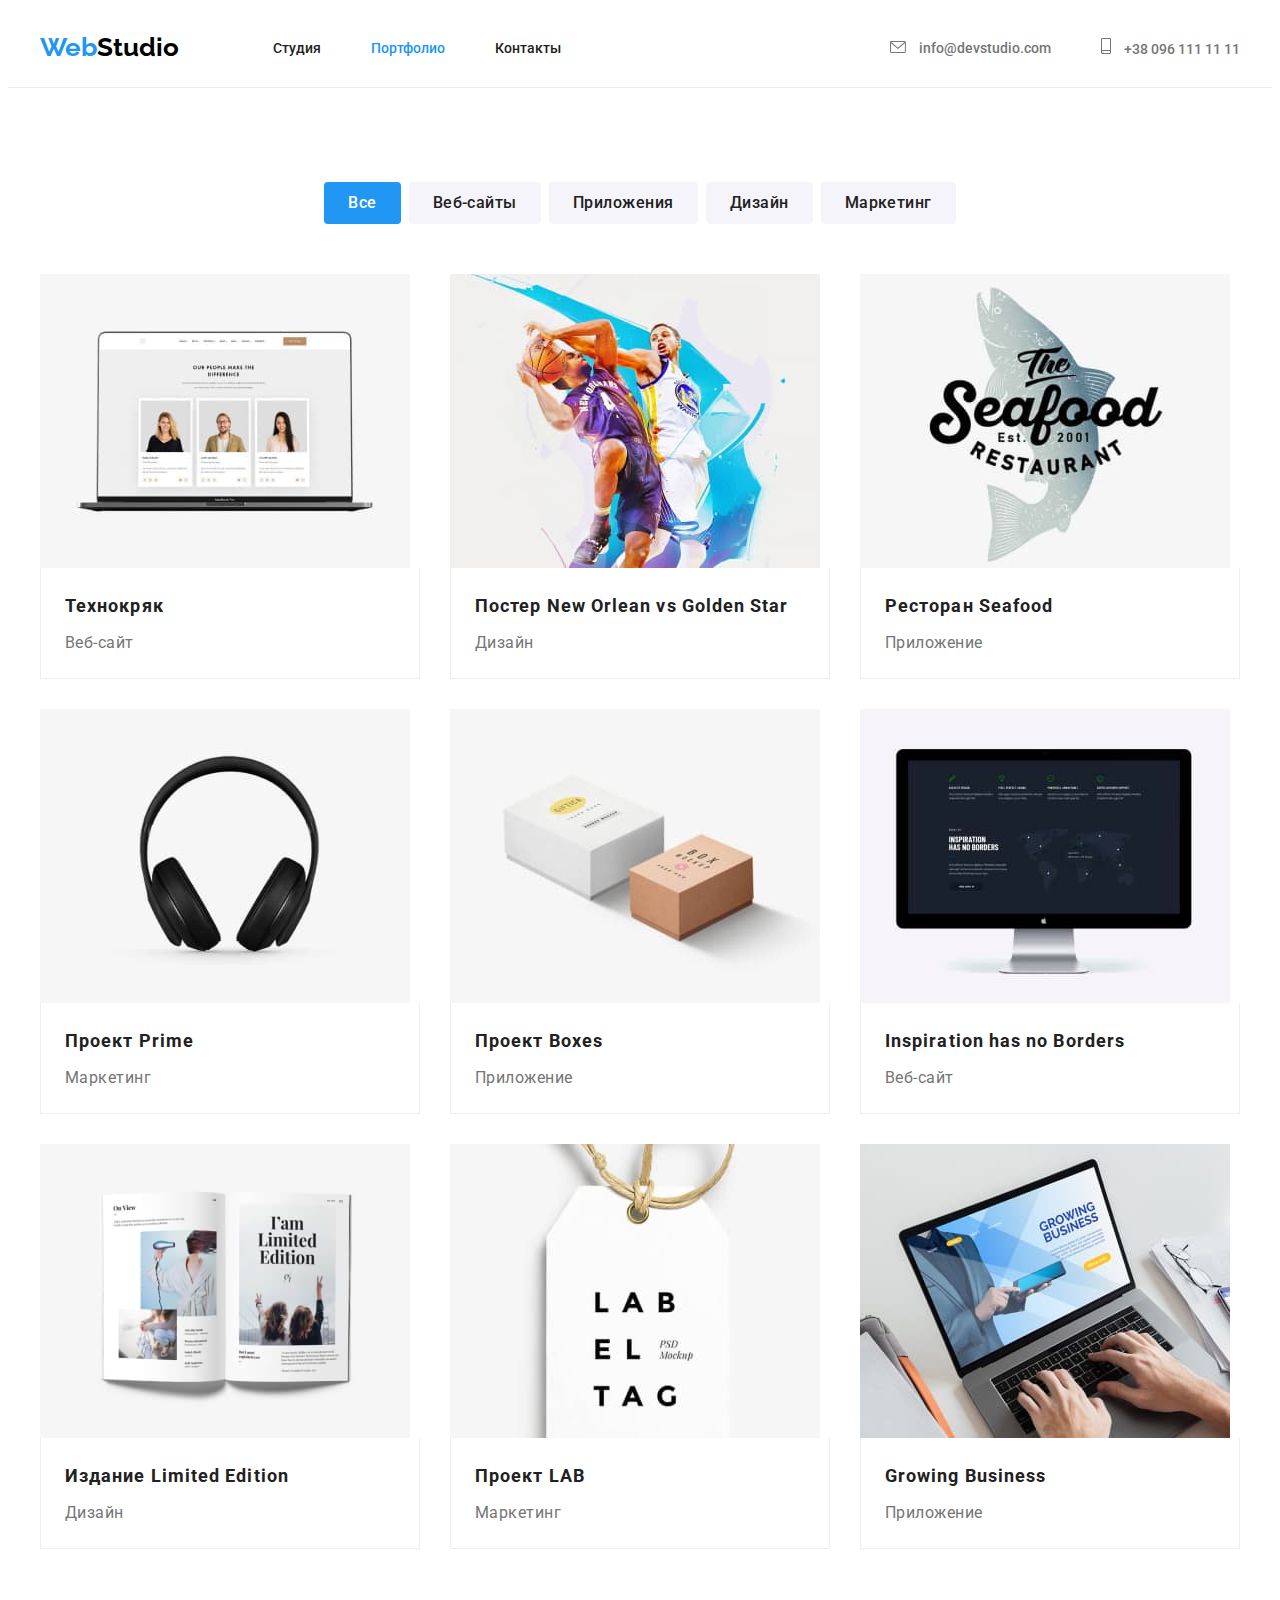
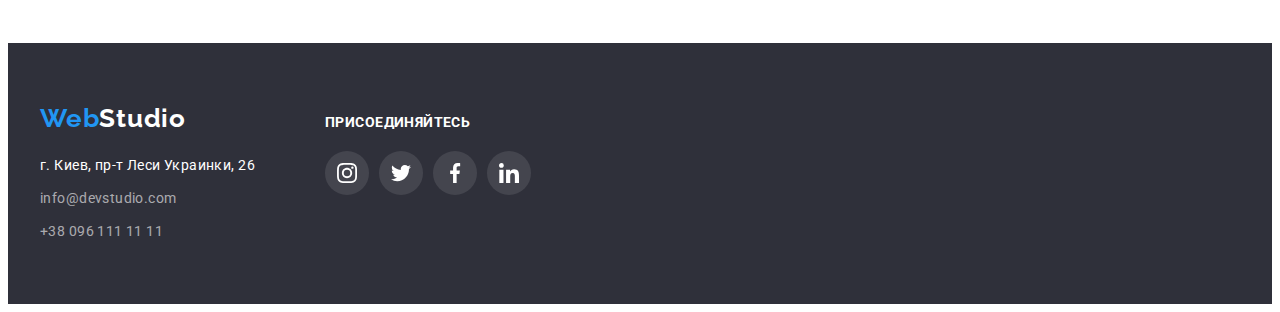
==== portfolio.html @ 07cc4c3f "Добавляет переходы" ====
<!DOCTYPE html>
<html lang="ru">

    <head>
        <meta charset="UTF-8">
        <meta http-equiv="X-UA-Compatible" content="IE=edge">
        <meta name="viewport" content="width=device-width, initial-scale=1.0">
        <title>Shvec_ES_Homework5</title>
        <link rel="stylesheet" href="https://cdnjs.cloudflare.com/ajax/libs/modern-normalize/1.0.0/modern-normalize.min.css"
            integrity="sha512-ISS7cAi1PEhQ8jnbJpJZMd29NlhNj4AWYyLOSp2CE/CsHxTCu+r+t0D2yoJudVrd0/8fTVPUVDzY5Tvli75u/g=="
            crossorigin="anonymous" />
        <link rel="preconnect" href="https://fonts.gstatic.com">
        <link href="https://fonts.googleapis.com/css2?family=Raleway:wght@700&family=Roboto:wght@400;500;700;900&display=swap"
            rel="stylesheet">
        <link rel="stylesheet" href="./css/styles.css">

    </head>

    <body>
        <!--Шапка-->
        <header class="header">
            <div class="container header-section">
                <!-- Лого -->
                <nav class="nav-section">
                    <a class="logo" href="index.html"><span class="logo-web">Web</span>Studio</a>
                <!-- Навигация сайта -->
                    <ul class="site-nav list">
                        <li class="nav-item"><a href="index.html">Студия</a></li>
                        <li class="nav-item"><a class="current" href="./portfolio.html">Портфолио</a></li>
                        <li class="nav-item"><a href="">Контакты</a></li>
                    </ul>
                </nav> 
                    <!--Контакты  -->
                <ul class="auth-nav list">
                    <li class="auth-item">
                        <a href="mailto:info@devstudio.com">
                            <svg class="auth-icon" width="16px" height="12px">
                                <use href="./images/sprite.svg#icon-envelope"></use>
                            </svg>
                            info@devstudio.com</a>
                    </li>
                    <li class="auth-item">
                        <a href="tel:+380961111111">
                            <svg class="auth-icon" width="10px" height="16px">
                                <use href="./images/sprite.svg#icon-smartphone"></use>
                            </svg>
                            +38 096 111 11 11</a>
                    </li>
                </ul>
            </div>
        </header>

        <main>
            <section class="section">
                <div class="container">
                    <h1 class="visually-hidden">Портфолио</h1>
                    <!--Фильтр кнопок-->
                    <ul class="filter-button list">
                        <li class="filter-item"><button class="filter-button-item active-button" type="button">Все</button></li>
                        <li class="filter-item"><button class="filter-button-item" type="button">Веб-сайты</button></li>
                        <li class="filter-item"><button class="filter-button-item" type="button">Приложения</button></li>
                        <li class="filter-item"><button class="filter-button-item" type="button">Дизайн</button></li>
                        <li class="filter-item"><button class="filter-button-item" type="button">Маркетинг</button></li>
                    </ul>
                    <!--Примеры работ-->
                    <ul class="examples-list list">
                        <li class="examples-item">
                            <a href="">
                            <img src="./images/portfolio/work1.jpg" alt="Пример работы" width="370" height="294">
                            <div class="description-img">
                                <h2>Технокряк</h2>
                                <p>Веб-сайт</p>
                            </div>
                            </a>
                        </li>
                        <li class="examples-item">
                            <a href="">
                            <img src="./images/portfolio/work2.jpg" alt="Пример работы" width="370" height="294">
                            <div class="description-img">
                                <h2>Постер New Orlean vs Golden Star</h2>
                                <p>Дизайн</p>
                            </div>
                            </a>
                        </li>
                        <li class="examples-item">
                            <a href="">
                            <img src="./images/portfolio/work3.jpg" alt="Пример работы" width="370" height="294">
                            <div class="description-img">
                               <h2>Ресторан Seafood</h2>
                               <p>Приложение</p> 
                            </div>
                            </a>
                        </li>
                        <li class="examples-item">
                            <a href="">
                            <img src="./images/portfolio/work4.jpg" alt="Пример работы" width="370" height="294">
                            <div class="description-img">
                                <h2>Проект Prime</h2>
                                <p>Маркетинг</p>
                            </div>
                            </a>
                        </li>
                        <li class="examples-item">
                            <a href="">
                            <img src="./images/portfolio/work5.jpg" alt="Пример работы" width="370" height="294">
                            <div class="description-img">
                                <h2>Проект Boxes</h2>
                                <p>Приложение</p>
                            </div>
                            </a>
                        </li>
                        <li class="examples-item">
                            <a href="">
                            <img src="./images/portfolio/work6.jpg" alt="Пример работы" width="370" height="294">
                            <div class="description-img">
                                <h2>Inspiration has no Borders</h2>
                                <p>Веб-сайт</p>
                            </div>
                            </a>
                        </li>
                        <li class="examples-item">
                            <a href="">
                            <img src="./images/portfolio/work7.jpg" alt="Пример работы" width="370" height="294">
                            <div class="description-img">
                                <h2>Издание Limited Edition</h2>
                                <p>Дизайн</p>
                            </div>
                            </a>
                        </li>
                        <li class="examples-item">
                            <a href="">
                            <img src="./images/portfolio/work8.jpg" alt="Пример работы" width="370" height="294">
                            <div class="description-img">
                                <h2>Проект LAB</h2>
                                <p>Маркетинг</p>
                            </div>
                            </a>
                        </li>
                        <li class="examples-item">
                            <a href="">
                            <img src="./images/portfolio/work9.jpg" alt="Пример работы" width="370" height="294">
                            <div class="description-img">
                                <h2>Growing Business</h2>
                                <p>Приложение</p>
                            </div>
                            </a>
                        </li>
                    </ul>
                </div>
            </section>
        </main>

        <!--Футер-->
        <footer class="footer">
            <div class="container container-footer">
                <div class="contacts-footer">
                    <a class="logo-footer" href="index.html"><span class="logo-web">Web</span>Studio</a>
                    <address>
                        <p class="address">г. Киев, пр-т Леси Украинки, 26</p>
                        <ul class="footer-list list">
                            <li class="contact-item"><a href="mailto:info@devstudio.com">info@devstudio.com</a></li>
                            <li class="contact-item"><a href="tel:+380961111111">+38 096 111 11 11</a></li>
                        </ul>
                    </address>
                </div>
                <div class="join">
                    <p class="join-p">Присоединяйтесь</p>
                    <ul class="join-social-list list">
                        <li class="join-social-item">
                            <a class="join-social-link" href="">
                                <svg class="join-social-icon">
                                    <use href="./images/sprite.svg#icon-instagram"></use>
                                </svg>
                            </a>
                        </li>
                        <li class="join-social-item">
                            <a class="join-social-link" href="">
                                <svg class="join-social-icon">
                                    <use href="./images/sprite.svg#icon-twitter"></use>
                                </svg>
                            </a>
                        </li>
                        <li class="join-social-item">
                            <a class="join-social-link" href="">
                                <svg class="join-social-icon">
                                    <use href="./images/sprite.svg#icon-facebook"></use>
                                </svg>
                            </a>
                        </li>
                        <li class="join-social-item">
                            <a class="join-social-link" href="">
                                <svg class="join-social-icon">
                                    <use href="./images/sprite.svg#icon-linkedin"></use>
                                </svg>
                            </a>
                        </li>
                    </ul>
                </div>
            </div>
        </footer>
    </body>
</html>
---- css/styles.css ----
:root {
  --primary-text-color: #212121; /*основной цвет текста*/
  --text-color: #757575; /*вторичный цвет текста*/
  --accent-color: #2196f3; /*цвет акцент*/
  --black-color: #000000; /*цвет черный*/
  --white-color: #ffffff; /*цвет белый*/
  --footer-bg-color: #2f303a; /*цвет фона футера*/
  --bg-decorations: #f5f4fa; /*цвет фона иконок*/
  --icon-color: #afb1b8; /*цвет иконок*/
}

h1,
h2,
h3,
h4,
h5,
h6,
p {
  margin-top: 0;
  margin-bottom: 0;
}

ul {
  margin-top: 0;
  margin-bottom: 0;
  padding-left: 0;
}

img {
  display: block;
  max-width: 100%;
}

body {
  color: var(--primary-text-color);
  background-color: var(--white-color);

  font-family: Roboto, sans-serif;
}

.list {
  list-style: none;
}

.container {
  margin-left: auto;
  margin-right: auto;
  padding-left: 15px;
  padding-right: 15px;
  width: 1200px;
}

/*===============H E A D E R==========*/
.header {
  border-bottom: 1px solid #ececec;
  padding-top: 24px;
  padding-bottom: 24px;
}

.header-section {
  display: flex;
  align-items: center;
}

.nav-section {
  display: flex;
  align-items: center;
}

/*logo*/
.logo {
  margin-right: 94px;
  color: var(--black-color);

  font-family: Raleway, sans-serif;
  font-weight: 700;
  font-size: 26px;
  line-height: 1.2;
  text-decoration: none;
}

.logo-web {
  color: var(--accent-color);
}

/*site-nav*/
.site-nav {
  display: flex;
}

.site-nav a {
  color: var(--primary-text-color);

  font-weight: 500;
  font-size: 14px;
  line-height: 1.14;
  text-decoration: none;

  transition: color 250ms cubic-bezier(0.4, 0, 0.2, 1);
}

.site-nav .nav-item:not(:last-child) {
  margin-right: 50px;
}

.site-nav a:hover,
.site-nav a:focus {
  color: var(--accent-color);
}

a.current {
  color: var(--accent-color);
}

/*auth-nav*/
.auth-nav {
  display: flex;
  margin-left: auto;
}

.auth-nav a {
  color: var(--text-color);

  font-weight: 500;
  font-size: 14px;
  line-height: 1.14;
  text-decoration: none;

  transition: color 250ms cubic-bezier(0.4, 0, 0.2, 1);
}

.auth-item + .auth-item {
  margin-left: 50px;
}

.auth-nav a:hover,
.auth-nav a:focus {
  color: var(--accent-color);
}

.auth-icon {
  margin-right: 10px;
  fill: currentColor;
}

/*===============H E R O=================*/
.hero {
  text-align: center;
  padding-top: 200px;
  padding-bottom: 200px;
  margin: 0 auto;
  max-width: 1600px;
  background-color: #c4c4c4;
  background-image: linear-gradient(
      rgba(47, 48, 58, 0.4),
      rgba(47, 48, 58, 0.4)
    ),
    url(../images/background.jpg);
  background-repeat: no-repeat;
  background-size: cover;
  background-position: center;
}
.hero-title {
  margin-bottom: 30px;
  color: var(--white-color);

  font-weight: 900;
  font-size: 44px;
  line-height: 1.36;
  text-transform: uppercase;
  letter-spacing: 0.06em;
}

.hero-button {
  border-radius: 4px;
  border-color: transparent;
  padding: 10px 32px;
  min-width: 200px;

  color: var(--white-color);
  background-color: var(--accent-color);

  font-family: inherit;
  font-weight: 700;
  font-size: 16px;
  line-height: 1.87;
  letter-spacing: 0.06em;

  cursor: pointer;
}

/*===============S E C T I O N=================*/
.section {
  padding: 94px 0;
}

.spec-section {
  padding-top: 94px;
}

.section-title {
  margin-bottom: 50px;
  font-size: 36px;
  line-height: 1.17;
  text-align: center;
  letter-spacing: 0.03em;
}

/*SECTION FEATURES*/
.section-features {
  display: flex;
}

.features-item {
  width: 270px;
}

.features-item:not(:last-child) {
  margin-right: 30px;
}
/*невидимый заголовок*/
.visually-hidden {
  position: absolute;
  width: 1px;
  height: 1px;
  margin: -1px;
  border: 0;
  padding: 0;

  white-space: nowrap;
  clip-path: inset(100%);
  clip: rect(0 0 0 0);
  overflow: hidden;
}
.features-decorations {
  display: flex;
  justify-content: center;
  align-items: center;
  width: 270px;
  height: 120px;
  margin-bottom: 30px;
  border-radius: 4px;
  background-color: var(--bg-decorations);
}
.features-icon {
  width: 70px;
  height: 70px;
}
.section-title-features {
  margin-bottom: 10px;
  font-size: 14px;
  line-height: 1.14;
  letter-spacing: 0.03em;
  text-transform: uppercase;
}

.section-p {
  color: var(--text-color);

  font-size: 14px;
  line-height: 1.71;
  letter-spacing: 0.03em;
}

/*SECTION WORK*/
.work-list {
  display: flex;
}

.work-item:not(:last-child) {
  margin-right: 30px;
}

/*SECTION TEAM*/
.team-section {
  background-color: #f5f4fa;
}

.team-list {
  display: flex;
  flex-wrap: wrap;
  margin-left: -30px;
  margin-top: -30px;
}

.team-item {
  flex-basis: calc((100% - 120px) / 4);
  margin-left: 30px;
  margin-top: 30px;

  background-color: var(--white-color);
  box-shadow: 0px 1px 3px rgba(0, 0, 0, 0.12), 0px 1px 1px rgba(0, 0, 0, 0.14),
    0px 2px 1px rgba(0, 0, 0, 0.2);
  border-radius: 0 0 4px 4px;
}

.description-team {
  text-align: center;
  padding: 30px 32px;
}

.section-title-team {
  margin-bottom: 10px;

  font-weight: 500;
  font-size: 16px;
  line-height: 1.19;
  letter-spacing: 0.03em;
}

.section-p-team {
  margin-bottom: 16px;

  color: var(--text-color);
  font-size: 14px;
  line-height: 1.71;
  letter-spacing: 0.03em;
}
.team-social-list {
  display: flex;
  justify-content: space-between;
}

.team-social-link {
  display: flex;
  justify-content: center;
  align-items: center;

  width: 44px;
  height: 44px;
  color: var(--icon-color);
  background-color: transparent;
  border-radius: 50%;

  transition: background-color 250ms cubic-bezier(0.4, 0, 0.2, 1),
    color 250ms cubic-bezier(0.4, 0, 0.2, 1);
}

.team-social-link:hover,
.team-social-link:focus {
  background-color: var(--accent-color);
  color: var(--white-color);
}

.team-social-icon {
  width: 20px;
  height: 20px;
  fill: var(--icon-color);
}

.team-social-link:hover .team-social-icon,
.team-social-link:focus .team-social-icon {
  fill: var(--white-color);
}

/* CLIENTS */
.clients-list {
  display: flex;
  justify-content: center;
}

.clients-item:not(:last-child) {
  margin-right: 30px;
}

.clients-decorations {
  display: flex;
  justify-content: center;
  align-items: center;
  width: 170px;
  height: 92px;

  color: var(--icon-color);
  border: 1px solid var(--icon-color);
  border-radius: 4px;

  transition: color 250ms cubic-bezier(0.4, 0, 0.2, 1),
    border 250ms cubic-bezier(0.4, 0, 0.2, 1);
}
.clients-decorations:hover,
.clients-decorations:focus {
  color: var(--accent-color);
  border: 1px solid var(--accent-color);
}

.clients-icon {
  width: 106px;
  height: 60px;
  fill: var(--icon-color);
}

.clients-decorations:hover .clients-icon,
.clients-decorations:focus .clients-icon {
  fill: var(--accent-color);
}
/*=============F O O T E R=================*/
.footer {
  padding-top: 60px;
  padding-bottom: 60px;
  background-color: var(--footer-bg-color);
}
.container-footer {
  display: flex;
  align-items: baseline;
}
.contacts-footer {
  margin-right: 70px;
}

.logo-footer {
  display: inline-block;
  margin-bottom: 20px;

  color: var(--white-color);

  font-family: Raleway, sans-serif;
  font-weight: 700;
  font-size: 26px;
  line-height: 1.19;
  letter-spacing: 0.03em;
  text-decoration: none;
}

.address {
  margin-bottom: 9px;
  color: var(--white-color);

  font-size: 14px;
  font-style: normal;
  line-height: 1.71;
  letter-spacing: 0.03em;
}

.footer-list a {
  color: rgba(255, 255, 255, 60%);

  font-size: 14px;
  font-style: normal;
  line-height: 1.71;
  letter-spacing: 0.03em;
  text-decoration: none;

  transition: color 250ms cubic-bezier(0.4, 0, 0.2, 1);
}

.footer-list a:hover,
.footer-list a:focus {
  color: var(--accent-color);
}

.contact-item:not(:last-child) {
  margin-bottom: 9px;
}
/* JOIN */
.join {
  width: 206px;
}
.join-p {
  margin-bottom: 20px;

  font-family: Roboto;
  font-weight: 700;
  font-size: 14px;
  line-height: 1.14;
  letter-spacing: 0.03em;
  text-transform: uppercase;

  color: var(--white-color);
}
.join-social-list {
  display: flex;
  justify-content: center;
  width: 206px;
}

.join-social-link {
  display: flex;
  justify-content: center;
  align-items: center;

  width: 44px;
  height: 44px;
  color: var(--white-color);
  background-color: rgba(255, 255, 255, 10%);
  border-radius: 50%;

  transition: background-color 250ms cubic-bezier(0.4, 0, 0.2, 1);
}
.join-social-link:hover,
.join-social-link:focus {
  background-color: var(--accent-color);
}

.join-social-item:not(:last-child) {
  margin-right: 10px;
}
.join-social-icon {
  width: 20px;
  height: 20px;
  fill: var(--white-color);
}

/*=============P O R T F O L I O======================*/
/*FILTER BUTTON*/
.filter-button {
  display: flex;
  justify-content: center;
  margin-bottom: 50px;
}

.filter-item:not(:last-child) {
  margin-right: 8px;
}

.filter-button-item {
  padding: 6px 22px;

  color: var(--primary-text-color);
  background-color: var(--bg-decorations);
  border-color: transparent;
  border-radius: 4px;
  font-family: inherit;
  font-weight: 500;
  font-size: 16px;
  line-height: 1.62;
  text-align: center;
  letter-spacing: 0.03em;
  cursor: pointer;

  transition: background-color 250ms cubic-bezier(0.4, 0, 0.2, 1),
    color 250ms cubic-bezier(0.4, 0, 0.2, 1),
    box-shadow 250ms cubic-bezier(0.4, 0, 0.2, 1);
}

.filter-button-item:hover,
.filter-button-item:focus {
  color: var(--white-color);
  background-color: var(--accent-color);
  box-shadow: 0px 3px 1px rgba(0, 0, 0, 0.1), 0px 1px 2px rgba(0, 0, 0, 0.08),
    0px 2px 2px rgba(0, 0, 0, 0.12);
}

.active-button {
  color: var(--white-color);
  background-color: var(--accent-color);
}
/*EXAMPLES*/
.examples-list {
  display: flex;
  flex-wrap: wrap;
  margin-left: -30px;
  margin-top: -30px;
}

.examples-item {
  flex-basis: calc((100% - 90px) / 3);
  margin-left: 30px;
  margin-top: 30px;

  transition: box-shadow 250ms cubic-bezier(0.4, 0, 0.2, 1);
}

.examples-item:hover {
  box-shadow: 0px 1px 1px rgba(0, 0, 0, 0.12), 0px 4px 4px rgba(0, 0, 0, 0.06),
    1px 4px 6px rgba(0, 0, 0, 0.16);
}
.examples-list a {
  text-decoration: none;
}

.description-img {
  padding: 20px 24px;
  border: 1px solid #eeeeee;
  border-top: none;
}

.examples-list h2 {
  margin-bottom: 4px;
  color: var(--primary-text-color);

  font-size: 18px;
  line-height: 2;
  letter-spacing: 0.06em;
}

.examples-list p {
  color: var(--text-color);

  font-size: 16px;
  line-height: 1.87;
  letter-spacing: 0.03em;
}
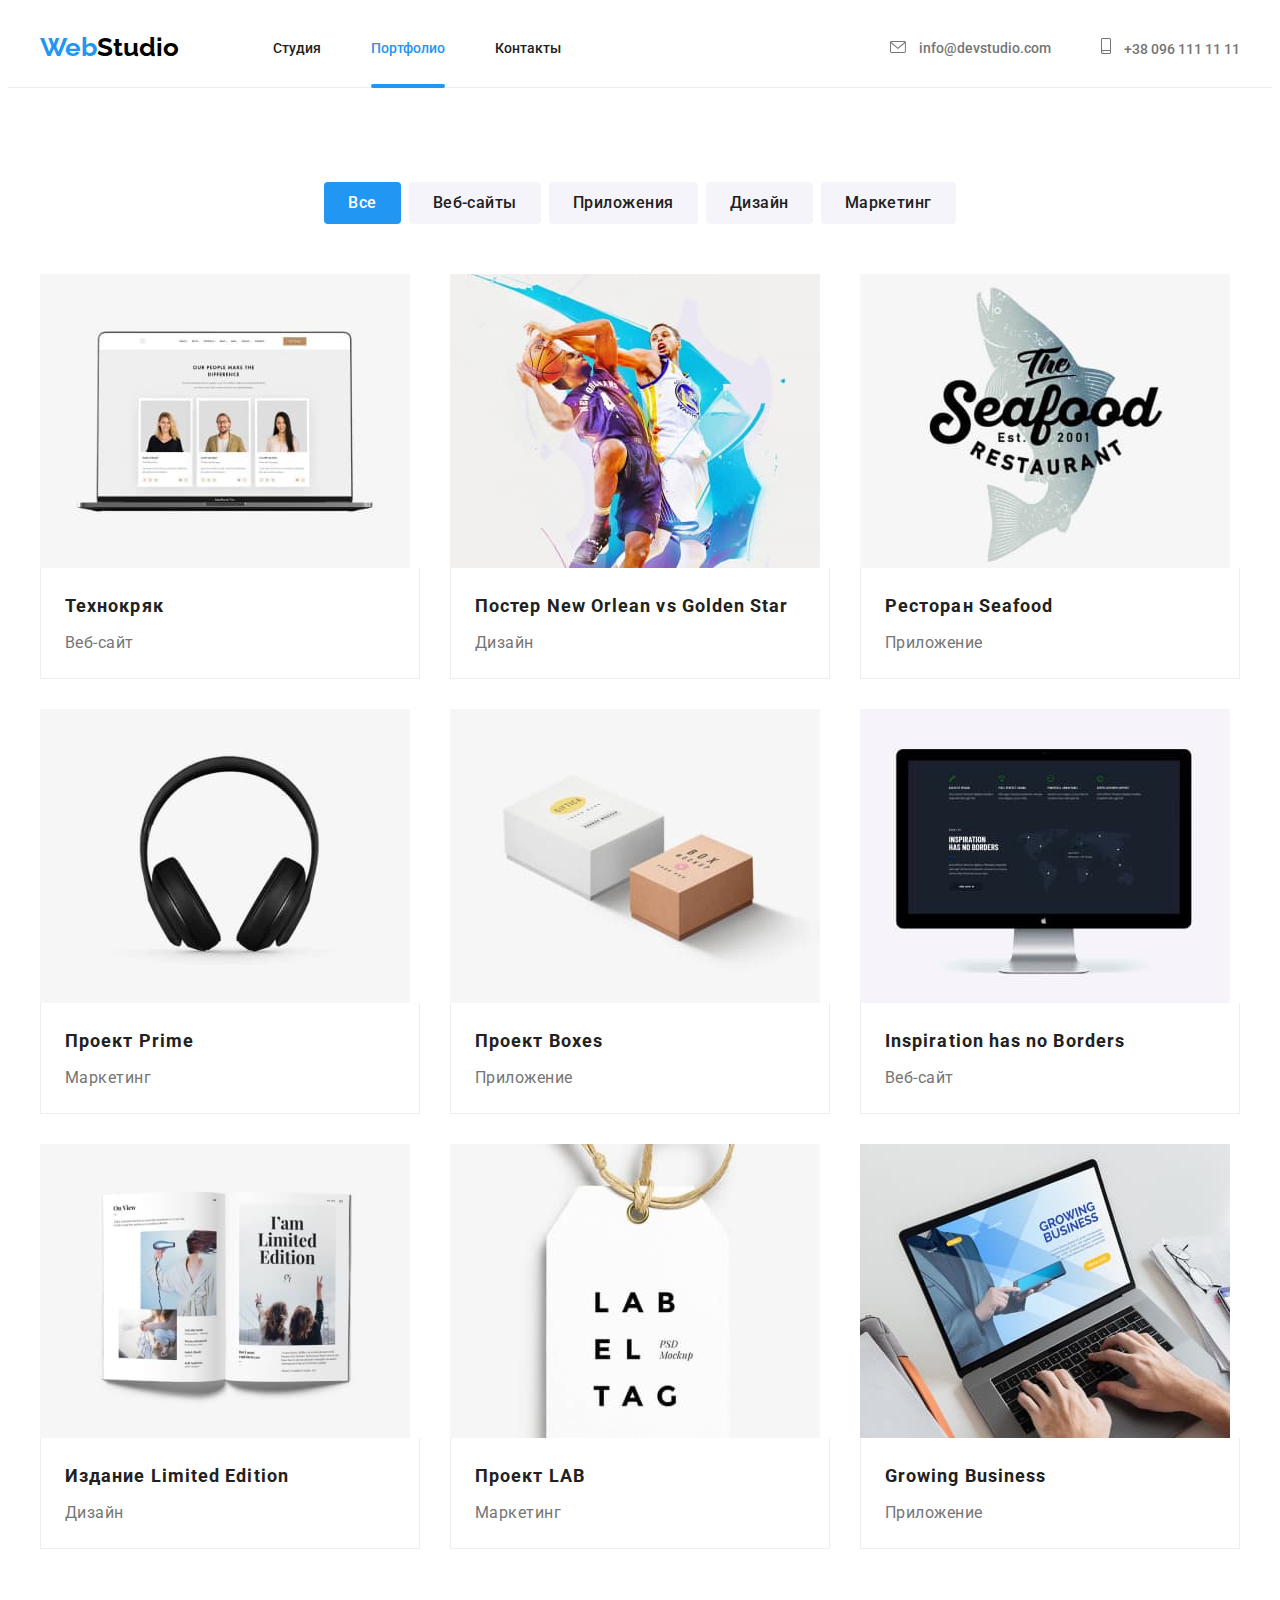
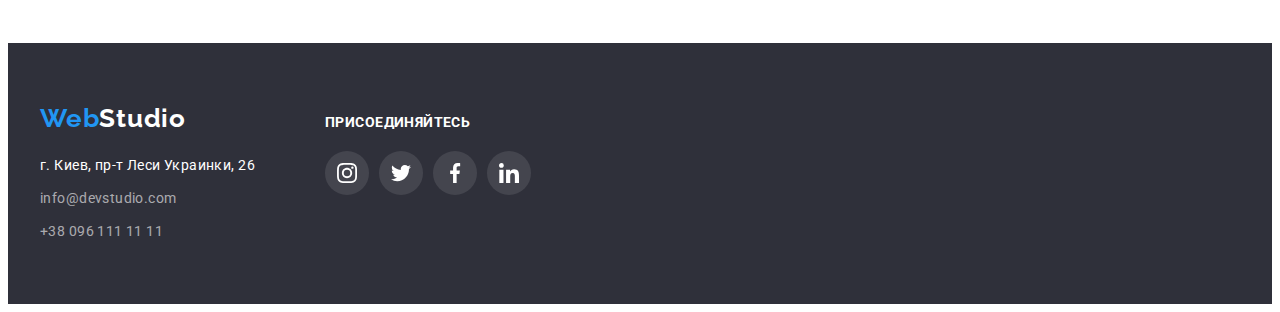
==== commit 2f83930f: "Добавляет оверлей с анимацией" ====
--- a/portfolio.html
+++ b/portfolio.html
@@ -66,7 +66,14 @@
                     <ul class="examples-list list">
                         <li class="examples-item">
                             <a href="">
-                            <img src="./images/portfolio/work1.jpg" alt="Пример работы" width="370" height="294">
+                            <div class="examples-demonstration">
+                                <img src="./images/portfolio/work1.jpg" alt="Пример работы" width="370" height="294">
+                                <div class="overlay">
+                                <p class="overlay-text">Технокряк это современная площадка распространения коронавируса. Компании используют эту
+                                    платформу для цифрового
+                                    шпионажа и атак на защищённые сервера конкурентов.</p>
+                                </div>
+                            </div>
                             <div class="description-img">
                                 <h2>Технокряк</h2>
                                 <p>Веб-сайт</p>
@@ -75,7 +82,14 @@
                         </li>
                         <li class="examples-item">
                             <a href="">
-                            <img src="./images/portfolio/work2.jpg" alt="Пример работы" width="370" height="294">
+                            <div class="examples-demonstration">
+                                <img src="./images/portfolio/work2.jpg" alt="Пример работы" width="370" height="294">
+                                <div class="overlay">
+                                    <p class="overlay-text">Технокряк это современная площадка распространения коронавируса. Компании используют эту
+                                        платформу для цифрового
+                                        шпионажа и атак на защищённые сервера конкурентов.</p>
+                                </div>
+                            </div>
                             <div class="description-img">
                                 <h2>Постер New Orlean vs Golden Star</h2>
                                 <p>Дизайн</p>
@@ -84,7 +98,14 @@
                         </li>
                         <li class="examples-item">
                             <a href="">
-                            <img src="./images/portfolio/work3.jpg" alt="Пример работы" width="370" height="294">
+                            <div class="examples-demonstration">
+                                <img src="./images/portfolio/work3.jpg" alt="Пример работы" width="370" height="294">
+                                <div class="overlay">
+                                    <p class="overlay-text">Технокряк это современная площадка распространения коронавируса. Компании используют эту
+                                        платформу для цифрового
+                                        шпионажа и атак на защищённые сервера конкурентов.</p>
+                                </div>
+                            </div>
                             <div class="description-img">
                                <h2>Ресторан Seafood</h2>
                                <p>Приложение</p> 
@@ -93,7 +114,14 @@
                         </li>
                         <li class="examples-item">
                             <a href="">
-                            <img src="./images/portfolio/work4.jpg" alt="Пример работы" width="370" height="294">
+                            <div class="examples-demonstration">
+                                <img src="./images/portfolio/work4.jpg" alt="Пример работы" width="370" height="294">
+                                <div class="overlay">
+                                    <p class="overlay-text">Технокряк это современная площадка распространения коронавируса. Компании используют эту
+                                        платформу для цифрового
+                                        шпионажа и атак на защищённые сервера конкурентов.</p>
+                                </div>
+                            </div>
                             <div class="description-img">
                                 <h2>Проект Prime</h2>
                                 <p>Маркетинг</p>
@@ -102,7 +130,14 @@
                         </li>
                         <li class="examples-item">
                             <a href="">
-                            <img src="./images/portfolio/work5.jpg" alt="Пример работы" width="370" height="294">
+                            <div class="examples-demonstration">
+                                <img src="./images/portfolio/work5.jpg" alt="Пример работы" width="370" height="294">
+                                <div class="overlay">
+                                    <p class="overlay-text">Технокряк это современная площадка распространения коронавируса. Компании используют эту
+                                        платформу для цифрового
+                                        шпионажа и атак на защищённые сервера конкурентов.</p>
+                                </div>
+                            </div>
                             <div class="description-img">
                                 <h2>Проект Boxes</h2>
                                 <p>Приложение</p>
@@ -111,7 +146,14 @@
                         </li>
                         <li class="examples-item">
                             <a href="">
-                            <img src="./images/portfolio/work6.jpg" alt="Пример работы" width="370" height="294">
+                            <div class="examples-demonstration">
+                                <img src="./images/portfolio/work6.jpg" alt="Пример работы" width="370" height="294">
+                                <div class="overlay">
+                                    <p class="overlay-text">Технокряк это современная площадка распространения коронавируса. Компании используют эту
+                                        платформу для цифрового
+                                        шпионажа и атак на защищённые сервера конкурентов.</p>
+                                </div>
+                            </div>
                             <div class="description-img">
                                 <h2>Inspiration has no Borders</h2>
                                 <p>Веб-сайт</p>
@@ -120,7 +162,14 @@
                         </li>
                         <li class="examples-item">
                             <a href="">
-                            <img src="./images/portfolio/work7.jpg" alt="Пример работы" width="370" height="294">
+                            <div class="examples-demonstration">
+                                <img src="./images/portfolio/work7.jpg" alt="Пример работы" width="370" height="294">
+                                <div class="overlay">
+                                    <p class="overlay-text">Технокряк это современная площадка распространения коронавируса. Компании используют эту
+                                        платформу для цифрового
+                                        шпионажа и атак на защищённые сервера конкурентов.</p>
+                                </div>
+                            </div>
                             <div class="description-img">
                                 <h2>Издание Limited Edition</h2>
                                 <p>Дизайн</p>
@@ -129,7 +178,14 @@
                         </li>
                         <li class="examples-item">
                             <a href="">
-                            <img src="./images/portfolio/work8.jpg" alt="Пример работы" width="370" height="294">
+                            <div class="examples-demonstration">
+                                <img src="./images/portfolio/work8.jpg" alt="Пример работы" width="370" height="294">
+                                <div class="overlay">
+                                    <p class="overlay-text">Технокряк это современная площадка распространения коронавируса. Компании используют эту
+                                        платформу для цифрового
+                                        шпионажа и атак на защищённые сервера конкурентов.</p>
+                                </div>
+                            </div>
                             <div class="description-img">
                                 <h2>Проект LAB</h2>
                                 <p>Маркетинг</p>
@@ -138,7 +194,14 @@
                         </li>
                         <li class="examples-item">
                             <a href="">
-                            <img src="./images/portfolio/work9.jpg" alt="Пример работы" width="370" height="294">
+                            <div class="examples-demonstration">
+                                <img src="./images/portfolio/work9.jpg" alt="Пример работы" width="370" height="294">
+                                <div class="overlay">
+                                    <p class="overlay-text">Технокряк это современная площадка распространения коронавируса. Компании используют эту
+                                        платформу для цифрового
+                                        шпионажа и атак на защищённые сервера конкурентов.</p>
+                                </div>
+                            </div>
                             <div class="description-img">
                                 <h2>Growing Business</h2>
                                 <p>Приложение</p>
--- a/css/styles.css
+++ b/css/styles.css
@@ -53,8 +53,6 @@
 /*===============H E A D E R==========*/
 .header {
   border-bottom: 1px solid #ececec;
-  padding-top: 24px;
-  padding-bottom: 24px;
 }
 
 .header-section {
@@ -70,8 +68,10 @@
 /*logo*/
 .logo {
   margin-right: 94px;
+  padding-top: 24px;
+  padding-bottom: 24px;
+
   color: var(--black-color);
-
   font-family: Raleway, sans-serif;
   font-weight: 700;
   font-size: 26px;
@@ -89,8 +89,10 @@
 }
 
 .site-nav a {
+  padding-top: 32px;
+  padding-bottom: 32px;
+
   color: var(--primary-text-color);
-
   font-weight: 500;
   font-size: 14px;
   line-height: 1.14;
@@ -109,9 +111,23 @@
 }
 
 a.current {
+  position: relative;
   color: var(--accent-color);
 }
 
+a.current::after {
+  content: "";
+
+  position: absolute;
+  left: 0;
+  bottom: 0;
+
+  display: block;
+  width: 100%;
+  height: 4px;
+  background-color: var(--accent-color);
+  border-radius: 2px;
+}
 /*auth-nav*/
 .auth-nav {
   display: flex;
@@ -119,8 +135,10 @@
 }
 
 .auth-nav a {
+  padding-top: 32px;
+  padding-bottom: 32px;
+
   color: var(--text-color);
-
   font-weight: 500;
   font-size: 14px;
   line-height: 1.14;
@@ -564,8 +582,15 @@
   box-shadow: 0px 1px 1px rgba(0, 0, 0, 0.12), 0px 4px 4px rgba(0, 0, 0, 0.06),
     1px 4px 6px rgba(0, 0, 0, 0.16);
 }
+
 .examples-list a {
   text-decoration: none;
+}
+
+.examples-demonstration {
+  position: relative;
+
+  overflow: hidden;
 }
 
 .description-img {
@@ -590,3 +615,29 @@
   line-height: 1.87;
   letter-spacing: 0.03em;
 }
+
+.overlay {
+  position: absolute;
+  top: 0;
+  left: 0;
+  width: 100%;
+  height: 100%;
+  padding: 63px 24px;
+
+  background-color: rgba(33, 150, 243, 0.9);
+
+  /* opacity: 0; */
+  transform: translateY(100%);
+  transition: transform 250ms cubic-bezier(0.4, 0, 0.2, 1);
+}
+
+.overlay .overlay-text {
+  color: var(--white-color);
+  font-size: 18px;
+  line-height: 1.56;
+}
+
+.examples-item:hover .overlay {
+  opacity: 1;
+  transform: translateY(0%);
+}
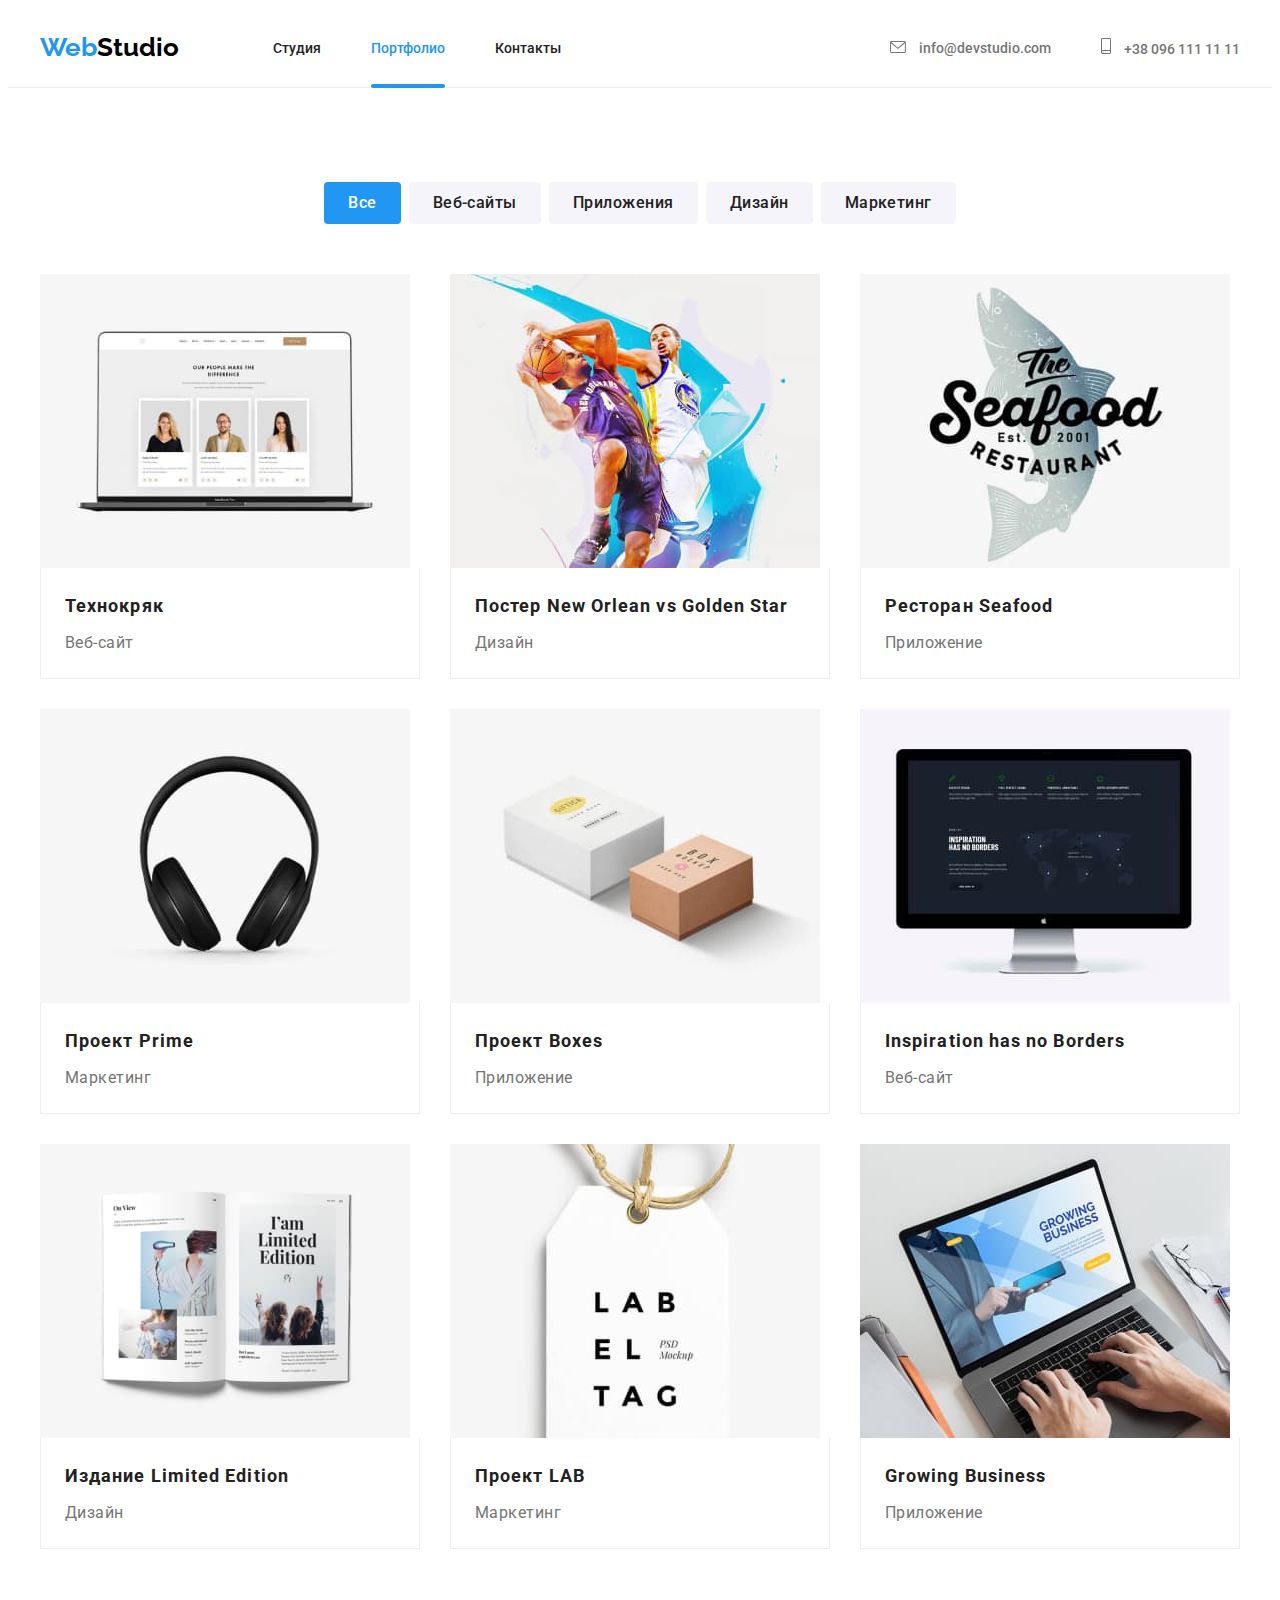
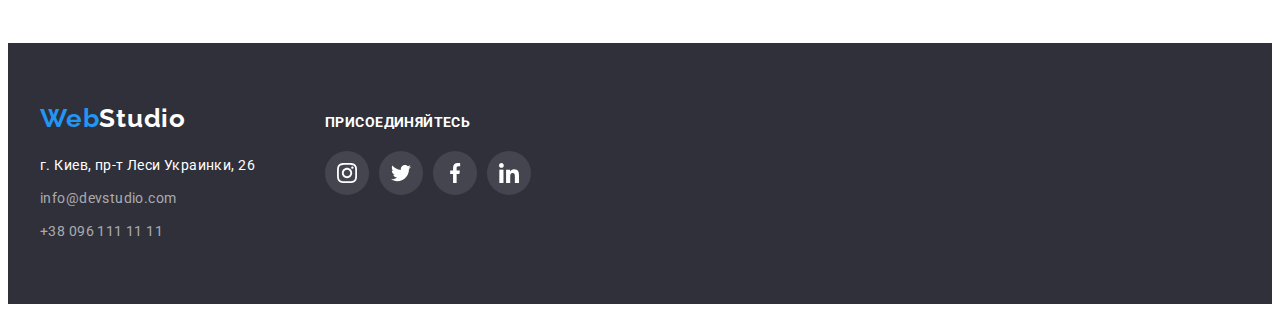
==== commit df29067d: "Добавляет все переходы, модальное окно" ====
--- a/portfolio.html
+++ b/portfolio.html
@@ -65,7 +65,7 @@
                     <!--Примеры работ-->
                     <ul class="examples-list list">
                         <li class="examples-item">
-                            <a href="">
+                            <a class="examples-link" href="">
                             <div class="examples-demonstration">
                                 <img src="./images/portfolio/work1.jpg" alt="Пример работы" width="370" height="294">
                                 <div class="overlay">
@@ -81,7 +81,7 @@
                             </a>
                         </li>
                         <li class="examples-item">
-                            <a href="">
+                            <a class="examples-link" href="">
                             <div class="examples-demonstration">
                                 <img src="./images/portfolio/work2.jpg" alt="Пример работы" width="370" height="294">
                                 <div class="overlay">
@@ -97,7 +97,7 @@
                             </a>
                         </li>
                         <li class="examples-item">
-                            <a href="">
+                            <a class="examples-link" href="">
                             <div class="examples-demonstration">
                                 <img src="./images/portfolio/work3.jpg" alt="Пример работы" width="370" height="294">
                                 <div class="overlay">
@@ -113,7 +113,7 @@
                             </a>
                         </li>
                         <li class="examples-item">
-                            <a href="">
+                            <a class="examples-link" href="">
                             <div class="examples-demonstration">
                                 <img src="./images/portfolio/work4.jpg" alt="Пример работы" width="370" height="294">
                                 <div class="overlay">
@@ -129,7 +129,7 @@
                             </a>
                         </li>
                         <li class="examples-item">
-                            <a href="">
+                            <a class="examples-link" href="">
                             <div class="examples-demonstration">
                                 <img src="./images/portfolio/work5.jpg" alt="Пример работы" width="370" height="294">
                                 <div class="overlay">
@@ -145,7 +145,7 @@
                             </a>
                         </li>
                         <li class="examples-item">
-                            <a href="">
+                            <a class="examples-link" href="">
                             <div class="examples-demonstration">
                                 <img src="./images/portfolio/work6.jpg" alt="Пример работы" width="370" height="294">
                                 <div class="overlay">
@@ -161,7 +161,7 @@
                             </a>
                         </li>
                         <li class="examples-item">
-                            <a href="">
+                            <a class="examples-link" href="">
                             <div class="examples-demonstration">
                                 <img src="./images/portfolio/work7.jpg" alt="Пример работы" width="370" height="294">
                                 <div class="overlay">
@@ -177,7 +177,7 @@
                             </a>
                         </li>
                         <li class="examples-item">
-                            <a href="">
+                            <a class="examples-link" href="">
                             <div class="examples-demonstration">
                                 <img src="./images/portfolio/work8.jpg" alt="Пример работы" width="370" height="294">
                                 <div class="overlay">
@@ -193,7 +193,7 @@
                             </a>
                         </li>
                         <li class="examples-item">
-                            <a href="">
+                            <a class="examples-link" href="">
                             <div class="examples-demonstration">
                                 <img src="./images/portfolio/work9.jpg" alt="Пример работы" width="370" height="294">
                                 <div class="overlay">
--- a/css/styles.css
+++ b/css/styles.css
@@ -7,6 +7,7 @@
   --footer-bg-color: #2f303a; /*цвет фона футера*/
   --bg-decorations: #f5f4fa; /*цвет фона иконок*/
   --icon-color: #afb1b8; /*цвет иконок*/
+  --transition-functions: 250ms cubic-bezier(0.4, 0, 0.2, 1); /*плавный переход*/
 }
 
 h1,
@@ -98,7 +99,7 @@
   line-height: 1.14;
   text-decoration: none;
 
-  transition: color 250ms cubic-bezier(0.4, 0, 0.2, 1);
+  transition: color var(--transition-functions);
 }
 
 .site-nav .nav-item:not(:last-child) {
@@ -144,7 +145,7 @@
   line-height: 1.14;
   text-decoration: none;
 
-  transition: color 250ms cubic-bezier(0.4, 0, 0.2, 1);
+  transition: color var(--transition-functions);
 }
 
 .auth-item + .auth-item {
@@ -236,6 +237,7 @@
 .features-item:not(:last-child) {
   margin-right: 30px;
 }
+
 /*невидимый заголовок*/
 .visually-hidden {
   position: absolute;
@@ -250,6 +252,7 @@
   clip: rect(0 0 0 0);
   overflow: hidden;
 }
+
 .features-decorations {
   display: flex;
   justify-content: center;
@@ -285,10 +288,30 @@
   display: flex;
 }
 
+.work-item {
+  position: relative;
+}
 .work-item:not(:last-child) {
   margin-right: 30px;
 }
 
+.work-description {
+  position: absolute;
+  width: 100%;
+  height: 70px;
+  bottom: 0;
+  padding-top: 27px;
+  padding-bottom: 27px;
+
+  color: var(--white-color);
+  background-color: rgba(47, 48, 58, 0.8);
+  font-weight: 700;
+  font-size: 14px;
+  line-height: 16px;
+  text-align: center;
+  letter-spacing: 0.03em;
+  text-transform: uppercase;
+}
 /*SECTION TEAM*/
 .team-section {
   background-color: #f5f4fa;
@@ -346,24 +369,25 @@
 
   width: 44px;
   height: 44px;
-  color: var(--icon-color);
+  /* color: var(--icon-color); */
   background-color: transparent;
   border-radius: 50%;
 
-  transition: background-color 250ms cubic-bezier(0.4, 0, 0.2, 1),
-    color 250ms cubic-bezier(0.4, 0, 0.2, 1);
+  transition: background-color var(--transition-functions);
 }
 
 .team-social-link:hover,
 .team-social-link:focus {
   background-color: var(--accent-color);
-  color: var(--white-color);
+  /* color: var(--white-color); */
 }
 
 .team-social-icon {
   width: 20px;
   height: 20px;
   fill: var(--icon-color);
+
+  transition: fill var(--transition-functions);
 }
 
 .team-social-link:hover .team-social-icon,
@@ -392,8 +416,7 @@
   border: 1px solid var(--icon-color);
   border-radius: 4px;
 
-  transition: color 250ms cubic-bezier(0.4, 0, 0.2, 1),
-    border 250ms cubic-bezier(0.4, 0, 0.2, 1);
+  transition: border var(--transition-functions);
 }
 .clients-decorations:hover,
 .clients-decorations:focus {
@@ -405,6 +428,8 @@
   width: 106px;
   height: 60px;
   fill: var(--icon-color);
+
+  transition: fill var(--transition-functions);
 }
 
 .clients-decorations:hover .clients-icon,
@@ -458,7 +483,7 @@
   letter-spacing: 0.03em;
   text-decoration: none;
 
-  transition: color 250ms cubic-bezier(0.4, 0, 0.2, 1);
+  transition: color var(--transition-functions);
 }
 
 .footer-list a:hover,
@@ -490,7 +515,6 @@
   justify-content: center;
   width: 206px;
 }
-
 .join-social-link {
   display: flex;
   justify-content: center;
@@ -502,7 +526,7 @@
   background-color: rgba(255, 255, 255, 10%);
   border-radius: 50%;
 
-  transition: background-color 250ms cubic-bezier(0.4, 0, 0.2, 1);
+  transition: background-color var(--transition-functions);
 }
 .join-social-link:hover,
 .join-social-link:focus {
@@ -545,9 +569,8 @@
   letter-spacing: 0.03em;
   cursor: pointer;
 
-  transition: background-color 250ms cubic-bezier(0.4, 0, 0.2, 1),
-    color 250ms cubic-bezier(0.4, 0, 0.2, 1),
-    box-shadow 250ms cubic-bezier(0.4, 0, 0.2, 1);
+  transition: background-color var(--transition-functions),
+    color var(--transition-functions), box-shadow var(--transition-functions);
 }
 
 .filter-button-item:hover,
@@ -562,6 +585,7 @@
   color: var(--white-color);
   background-color: var(--accent-color);
 }
+
 /*EXAMPLES*/
 .examples-list {
   display: flex;
@@ -575,10 +599,11 @@
   margin-left: 30px;
   margin-top: 30px;
 
-  transition: box-shadow 250ms cubic-bezier(0.4, 0, 0.2, 1);
-}
-
-.examples-item:hover {
+  transition: box-shadow var(--transition-functions);
+}
+
+.examples-item:hover,
+.examples-item:focus {
   box-shadow: 0px 1px 1px rgba(0, 0, 0, 0.12), 0px 4px 4px rgba(0, 0, 0, 0.06),
     1px 4px 6px rgba(0, 0, 0, 0.16);
 }
@@ -626,9 +651,10 @@
 
   background-color: rgba(33, 150, 243, 0.9);
 
-  /* opacity: 0; */
   transform: translateY(100%);
-  transition: transform 250ms cubic-bezier(0.4, 0, 0.2, 1);
+
+  transition: transform var(--transition-functions);
+  overflow: auto;
 }
 
 .overlay .overlay-text {
@@ -637,7 +663,54 @@
   line-height: 1.56;
 }
 
-.examples-item:hover .overlay {
+.examples-link:hover .overlay,
+.examples-link:focus .overlay {
   opacity: 1;
   transform: translateY(0%);
 }
+
+/* ----------------M O D A L------------------- */
+.backdrop {
+  position: fixed;
+  top: 0;
+  left: 0;
+  width: 100%;
+  height: 100%;
+
+  background-color: rgba(0, 0, 0, 0.2);
+
+  transition: opacity var(--transition-functions),
+    visibility var(--transition-functions);
+  z-index: 100;
+}
+
+.is-hidden {
+  opacity: 0;
+  visibility: hidden;
+  pointer-events: none;
+}
+
+.modal {
+  position: absolute;
+  top: 50%;
+  left: 50%;
+  transform: translate(-50%, -50%);
+  min-width: 528px;
+  min-height: 581px;
+  background-color: var(--white-color);
+}
+
+.close-button {
+  position: absolute;
+  top: 8px;
+  right: 8px;
+  width: 30px;
+  height: 30px;
+  padding: 0;
+
+  background-color: transparent;
+  border: 1px solid rgba(0, 0, 0, 0.1);
+  border-radius: 50%;
+
+  cursor: pointer;
+}
